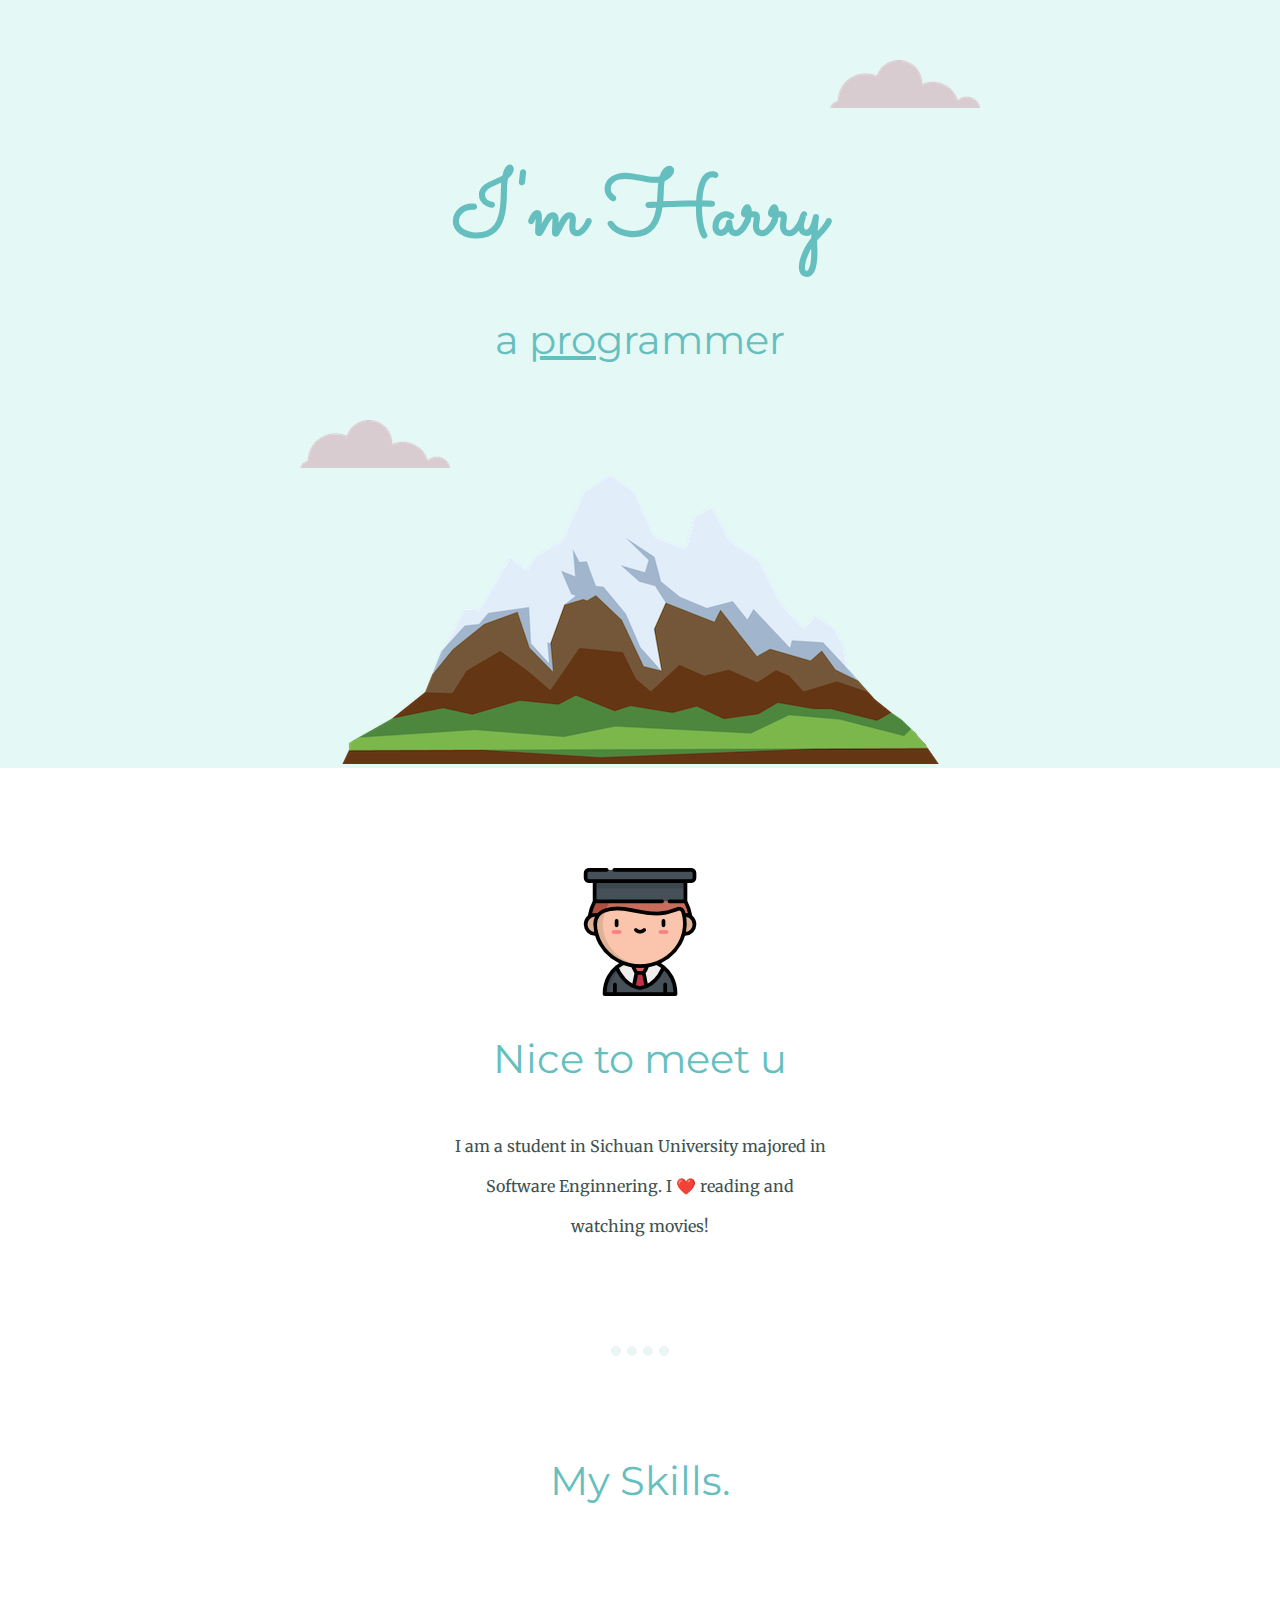
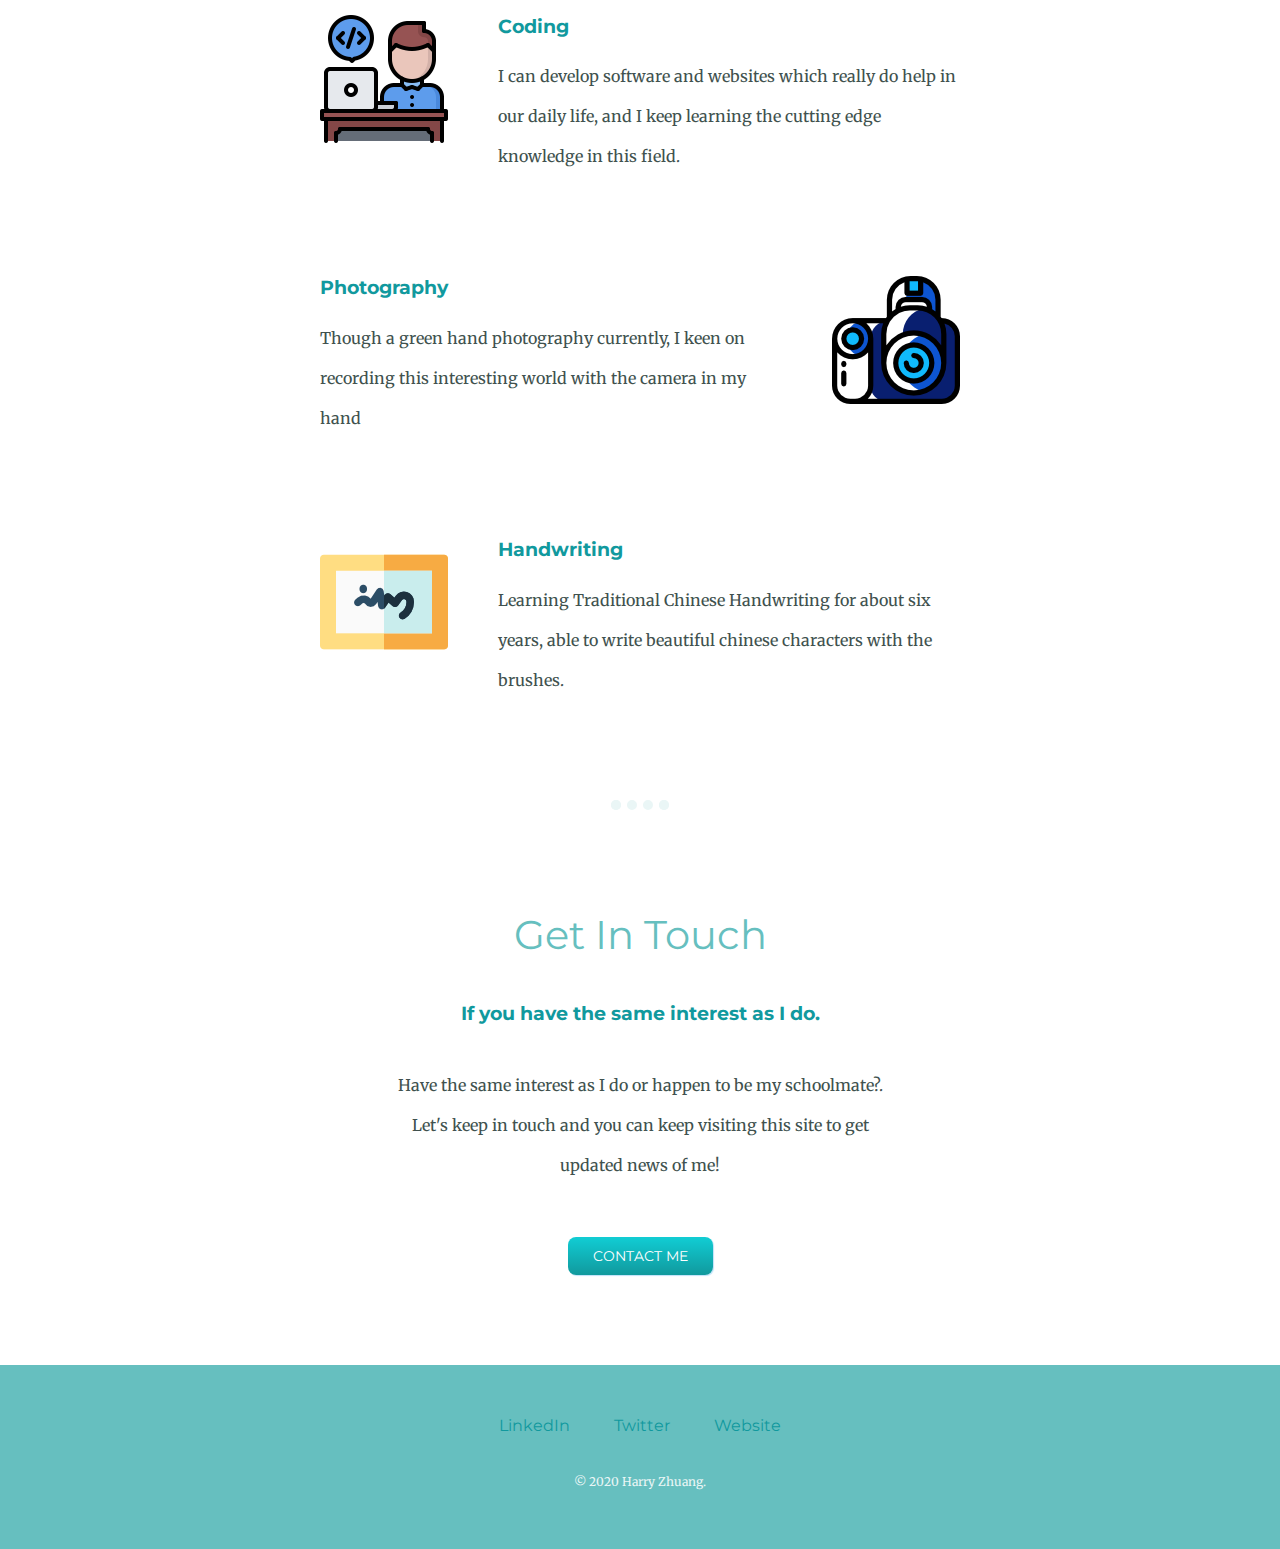
==== index.html @ d0a0bd64 "initialize the static version of my blog site" ====
<!DOCTYPE html>
<html>
  <head>
    <meta charset="utf-8">
    <title>Harry Zhuang</title>
    <link rel="stylesheet" href="css/styles.css">
    <link rel="icon" href="favicon.ico">
    <link href="https://fonts.googleapis.com/css?family=Merriweather|Montserrat|Sacramento&display=swap" rel="stylesheet">

  </head>
  <body>
    <div class="top-container">
      <img class="top-cloud" src="images/cloud.png" alt="cloud-img">
      <h1>I'm Harry</h1>
      <h2>a <span class="pro">pro</span>grammer</h2>
      <img class="bottom-cloud" src="images/cloud.png" alt="cloud-img">
      <img src="images/mountain.png" alt="mountain-img">
    </div>
    <div class="middle-container">
      <div class="profile">
        <img src="images/me.png" alt="a picture of me">
        <h2>Nice to meet u</h2>
        <p class="intro">I am a student in Sichuan University majored in Software Enginnering. I ❤️ reading and watching movies!</p>
      </div>
      <hr>
      <div class="skills">
        <h2>My Skills.</h2>
        <div class="skill-row">
          <img class="coding-img" src="images/coding.png" alt="coding">
          <h3>Coding</h3>
          <p>I can develop software and websites which really do help in our daily life, and I keep learning the cutting edge knowledge in this field.</p>
        </div>
        <div class="skill-row">
          <img class="photography-img" src="images/photograph.png" alt="photography">
          <h3>Photography</h3>
          <p>Though a green hand photography currently, I keen on recording this interesting world with the camera in my hand</p>
        </div>
        <div class="skill-row">
          <img class="handwriting-img" src="images/handwriting.png" alt="handwriting">
          <h3>Handwriting</h3>
          <p>Learning Traditional Chinese Handwriting for about six years, able to write beautiful chinese characters with the brushes.</p>
        </div>
      </div>
      <hr>
      <div class="contact-me">
        <h2>Get In Touch</h2>
        <h3>If you have the same interest as I do.</h3>
        <p class="contact-message">Have the same interest as I do or happen to be my schoolmate?. Let's keep in touch and you can keep visiting this site to get updated news of me!</p>
        <a class="btn" href="mailto:276095274@qq.com">CONTACT ME</a>
      </div>
    </div>


    <div class="bottom-container">
      <a class="footer-link" href="https://www.linkedin.com/">LinkedIn</a>
      <a class="footer-link" href="https://twitter.com/">Twitter</a>
      <a class="footer-link" href="https://www.appbrewery.co/">Website</a>
      <p class="copyright">© 2020 Harry Zhuang.</p>
    </div>

  </body>
</html>
---- css/styles.css ----
body {
  color: #40514E;
  margin: 0;
  text-align: center;
  font-family: 'Merriweather', serif;
}

h1 {
  color: #66bfbf;
  margin: 50px auto 0 auto;
  font-family: 'Sacramento', cursive;
  font-size: 5.625rem;
}

h2 {
  color: #66bfbf;
  font-family: 'Montserrat', sans-serif;
  font-size: 2.5rem;
  font-weight: normal;
  padding-bottom: 10px;
}

h3 {
  color: #11999e;
  font-family: 'Montserrat', sans-serif;
}

p {
  line-height: 2.5;
}

hr {
  border: dotted #eaf6f6 10px;
  border-bottom: none;
  width: 3%;
  margin: 100px auto 100px auto;
}

a {
  color: #11999e;
  font-family: 'Montserrat', sans-serif;
  margin: 10px 20px;
  text-decoration: none;
}

a:hover {
  color: #eaf6f6;
}

.top-container {
  background-color: #e4f9f5;
  position: relative;
  padding-top: 100px;
}

.middle-container {
  margin: 100px 0;
}

.bottom-container {
  background-color: #66bfbf;
  padding: 50px 0 20px;
}

.intro {
  width: 30%;
  margin: auto;
}

.coding-img {
  float: left;
  margin-right: 50px;
}

.photography-img {
  float: right;
  margin-left: 50px;
}

.handwriting-img {
  float: left;
  margin-right: 50px;
}

.skill-row {
  width: 50%;
  margin: 100px auto 100px auto;
  text-align: left;
}

.top-cloud {
  position: absolute;
  right: 300px;
  top: 60px;

}

.bottom-cloud {
  position: absolute;
  left: 300px;
  bottom: 300px;
}

.pro {
  text-decoration: underline;
}

.contact-message {
  margin: 40px auto 60px;
  width: 40%;
}

.copyright {
  color: #eaf6f6;
  font-size: 0.75rem;
  padding: 20px 0;
}

.btn {
  font-family: 'Montserrat', sans-serif;
  text-decoration: none;
  color: #FFFFFF;
  font-size: 14px;
  box-shadow: 1px 1px 1px #BEE2F9;
  padding: 10px 25px;
  -moz-border-radius: 8px;
  -webkit-border-radius: 8px;
  border-radius: 8px;
  border: none;
  background: #63B8EE;
  background: linear-gradient(top,  #11CDD4,  #11999D);
  background: -ms-linear-gradient(top,  #11CDD4,  #11999D);
  background: -webkit-gradient(linear, left top, left bottom, from(#11CDD4), to(#11999D));
  background: -moz-linear-gradient(top,  #11CDD4,  #11999D);
}
.btn:hover {
  color: #14396A;
  background: #468CCF;
  background: linear-gradient(top,  #30E3CB,  #2BC4AD);
  background: -ms-linear-gradient(top,  #30E3CB,  #2BC4AD);
  background: -webkit-gradient(linear, left top, left bottom, from(#30E3CB), to(#2BC4AD));
  background: -moz-linear-gradient(top,  #30E3CB,  #2BC4AD);
}
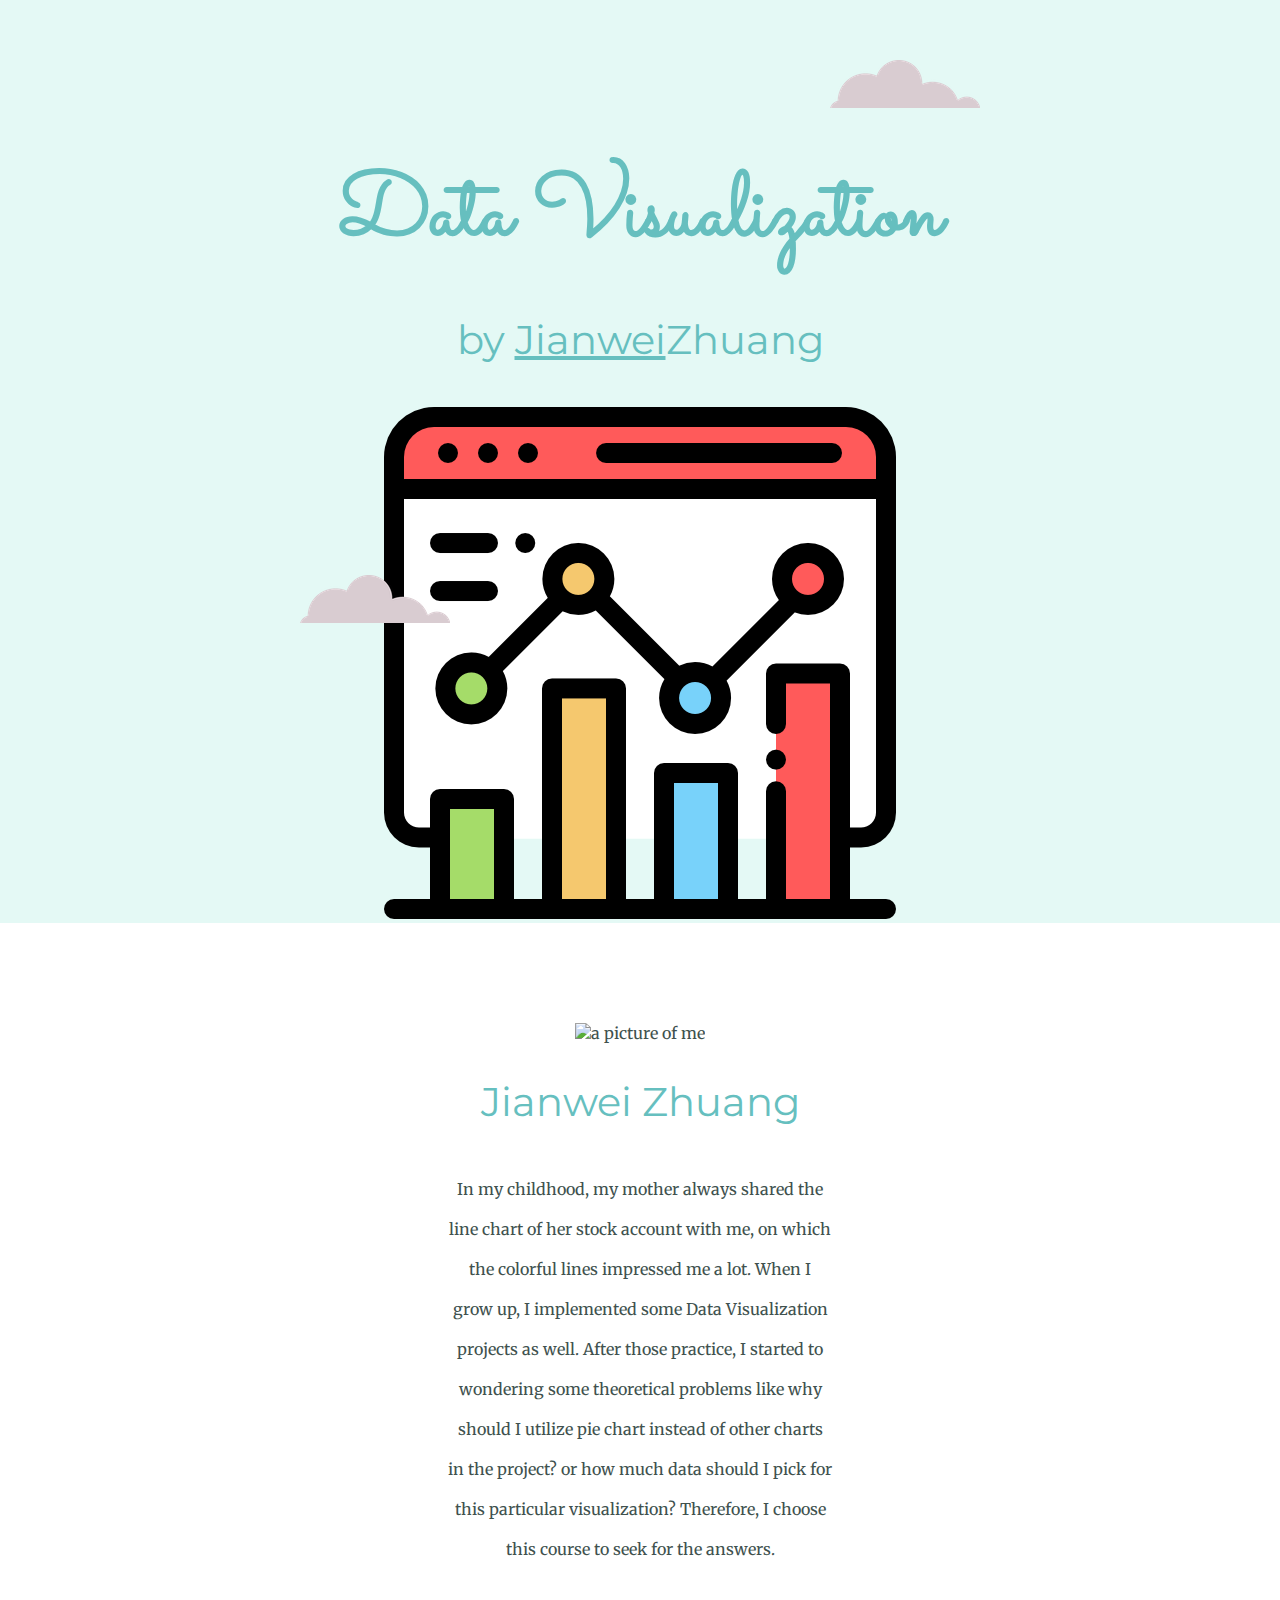
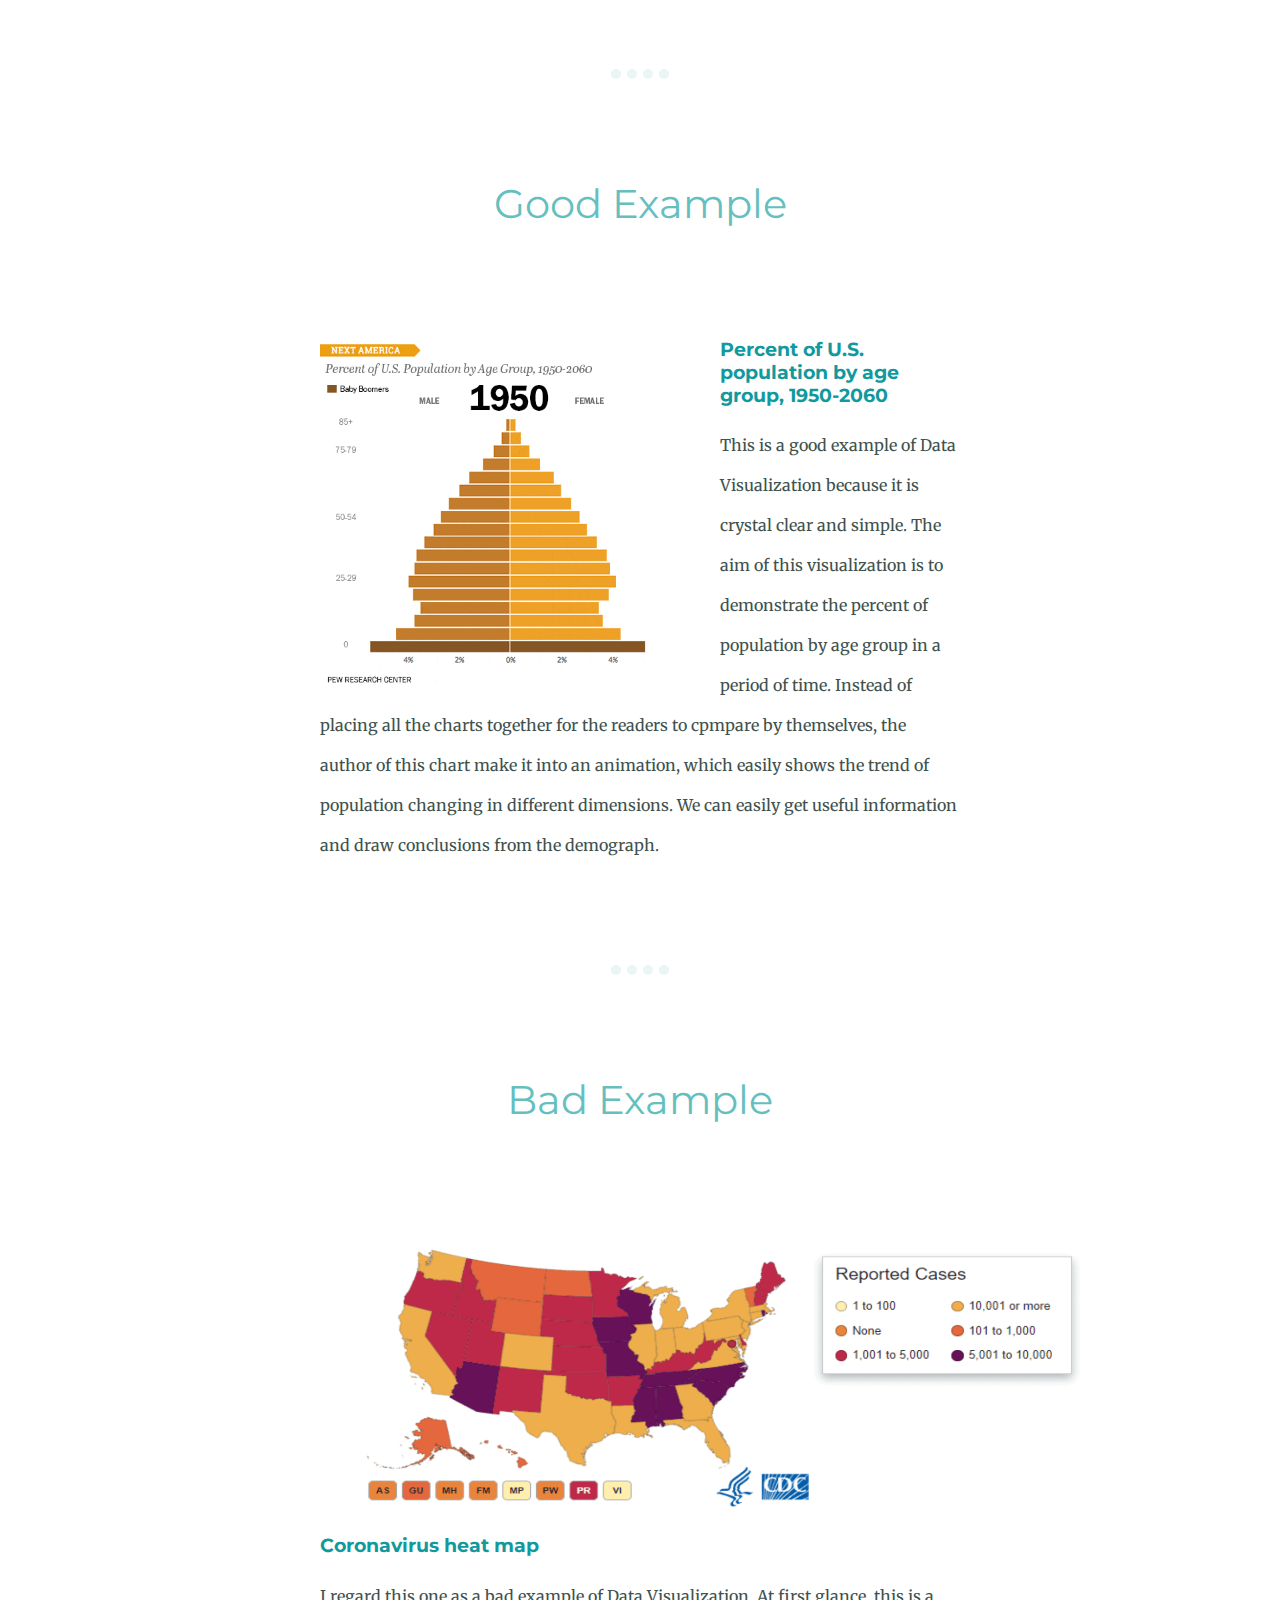
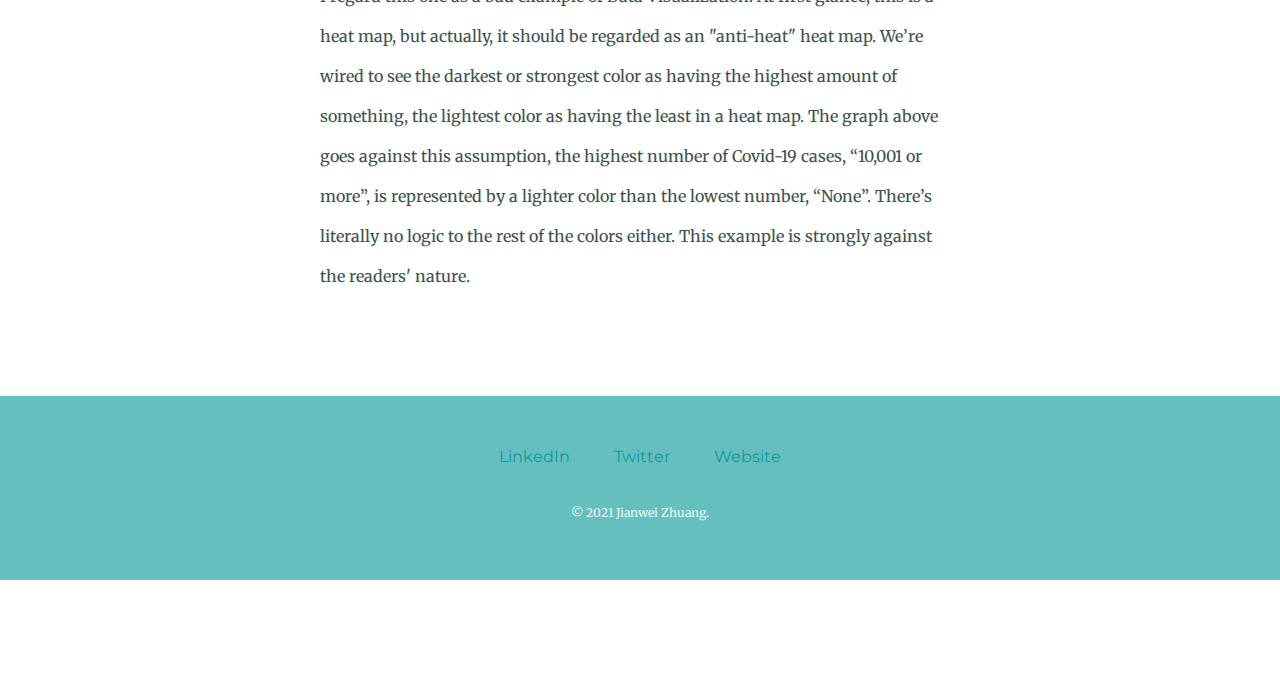
==== commit 4c292707: "data-visualization-v0.1" ====
--- a/index.html
+++ b/index.html
@@ -2,7 +2,7 @@
 <html>
   <head>
     <meta charset="utf-8">
-    <title>Harry Zhuang</title>
+    <title>Data Visualization</title>
     <link rel="stylesheet" href="css/styles.css">
     <link rel="icon" href="favicon.ico">
     <link href="https://fonts.googleapis.com/css?family=Merriweather|Montserrat|Sacramento&display=swap" rel="stylesheet">
@@ -11,51 +11,50 @@
   <body>
     <div class="top-container">
       <img class="top-cloud" src="images/cloud.png" alt="cloud-img">
-      <h1>I'm Harry</h1>
-      <h2>a <span class="pro">pro</span>grammer</h2>
+      <h1>Data Visualization</h1>
+      <h2>by <span class="pro">Jianwei</span>Zhuang</h2>
       <img class="bottom-cloud" src="images/cloud.png" alt="cloud-img">
-      <img src="images/mountain.png" alt="mountain-img">
+      <img src="images/analytics.png" alt="mountain-img">
     </div>
     <div class="middle-container">
       <div class="profile">
-        <img src="images/me.png" alt="a picture of me">
-        <h2>Nice to meet u</h2>
-        <p class="intro">I am a student in Sichuan University majored in Software Enginnering. I ❤️ reading and watching movies!</p>
+        <img height="200px" width="200px" src="images/jz_photo.jpg" alt="a picture of me">
+        <h2>Jianwei Zhuang</h2>
+        <p class="intro">In my childhood, my mother always shared the line chart of her stock account with me,
+        on which the colorful lines impressed me a lot. When I grow up, I implemented some Data Visualization projects as well.
+        After those practice, I started to wondering some theoretical problems like why should I utilize pie chart instead of other charts in the project?
+        or how much data should I pick for this particular visualization? Therefore, I choose this course to seek for the answers.</p>
       </div>
       <hr>
       <div class="skills">
-        <h2>My Skills.</h2>
+        <h2>Good Example</h2>
         <div class="skill-row">
-          <img class="coding-img" src="images/coding.png" alt="coding">
-          <h3>Coding</h3>
-          <p>I can develop software and websites which really do help in our daily life, and I keep learning the cutting edge knowledge in this field.</p>
-        </div>
-        <div class="skill-row">
-          <img class="photography-img" src="images/photograph.png" alt="photography">
-          <h3>Photography</h3>
-          <p>Though a green hand photography currently, I keen on recording this interesting world with the camera in my hand</p>
-        </div>
-        <div class="skill-row">
-          <img class="handwriting-img" src="images/handwriting.png" alt="handwriting">
-          <h3>Handwriting</h3>
-          <p>Learning Traditional Chinese Handwriting for about six years, able to write beautiful chinese characters with the brushes.</p>
+          <img height="350px" width="350px" class="coding-img" src="images/population.gif" alt="coding">
+          <h3>Percent of U.S. population by age group, 1950-2060</h3>
+          <p>This is a good example of Data Visualization because it is crystal clear and simple. The aim of this visualization is to demonstrate
+          the percent of population by age group in a period of time. Instead of placing all the charts together for the readers to cpmpare by themselves,
+          the author of this chart make it into an animation, which easily shows the trend of population changing in different dimensions. We can easily get
+          useful information and draw conclusions from the demograph.</p>
         </div>
       </div>
       <hr>
-      <div class="contact-me">
-        <h2>Get In Touch</h2>
-        <h3>If you have the same interest as I do.</h3>
-        <p class="contact-message">Have the same interest as I do or happen to be my schoolmate?. Let's keep in touch and you can keep visiting this site to get updated news of me!</p>
-        <a class="btn" href="mailto:276095274@qq.com">CONTACT ME</a>
+      <div class="skills">
+        <h2>Bad Example</h2>
+        <div class="skill-row">
+          <img height="300px" width="800px" class="coding-img" src="images/heat.png" alt="coding">
+          <h3>Coronavirus heat map</h3>
+          <p>I regard this one as a bad example of Data Visualization. At first glance, this is a heat map, but actually, it should be regarded as an "anti-heat" heat map.
+           We’re wired to see the darkest or strongest color as having the highest amount of something, the lightest color as having the least in a heat map.
+           The graph above goes against this assumption, the highest number of Covid-19 cases, “10,001 or more”, is represented by a lighter color than the lowest number, “None”.
+           There’s literally no logic to the rest of the colors either. This example is strongly against the readers' nature.</p>
+        </div>
       </div>
-    </div>
-
 
     <div class="bottom-container">
       <a class="footer-link" href="https://www.linkedin.com/">LinkedIn</a>
       <a class="footer-link" href="https://twitter.com/">Twitter</a>
       <a class="footer-link" href="https://www.appbrewery.co/">Website</a>
-      <p class="copyright">© 2020 Harry Zhuang.</p>
+      <p class="copyright">© 2021 Jianwei Zhuang.</p>
     </div>
 
   </body>
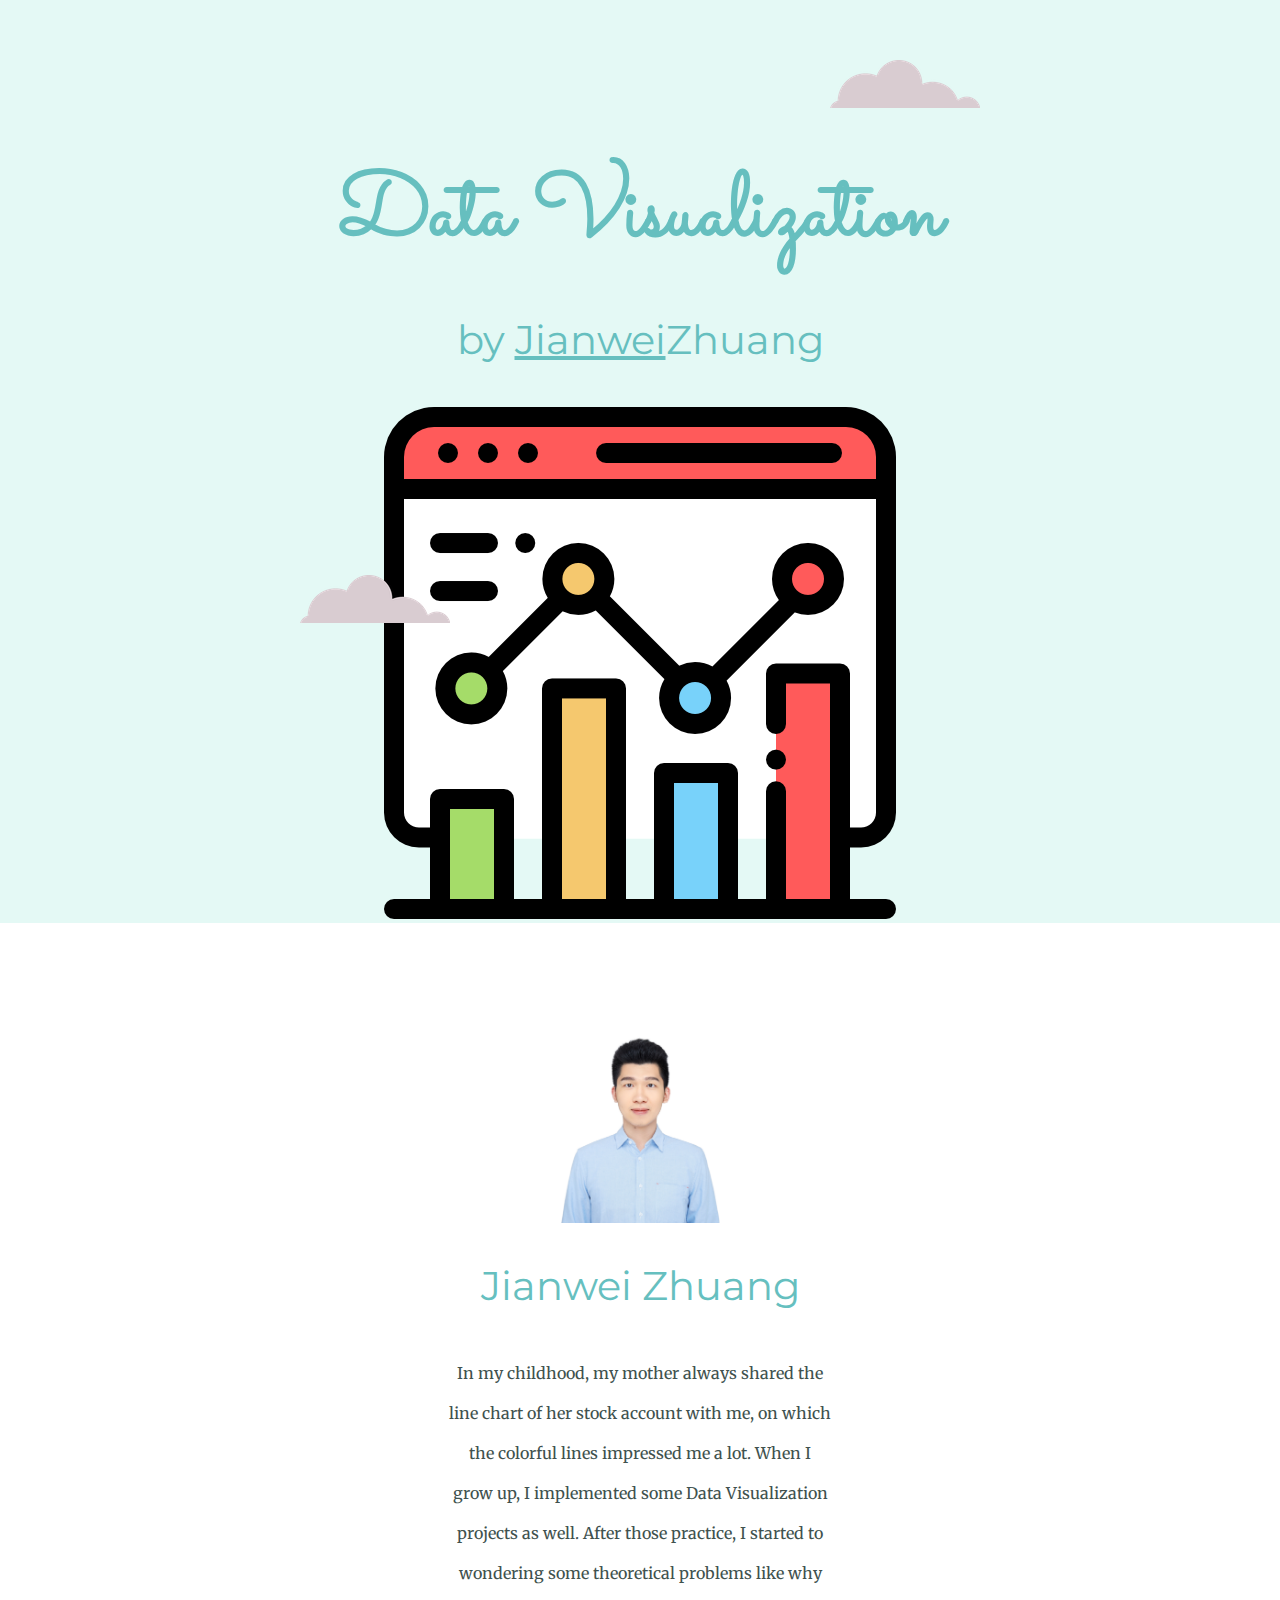
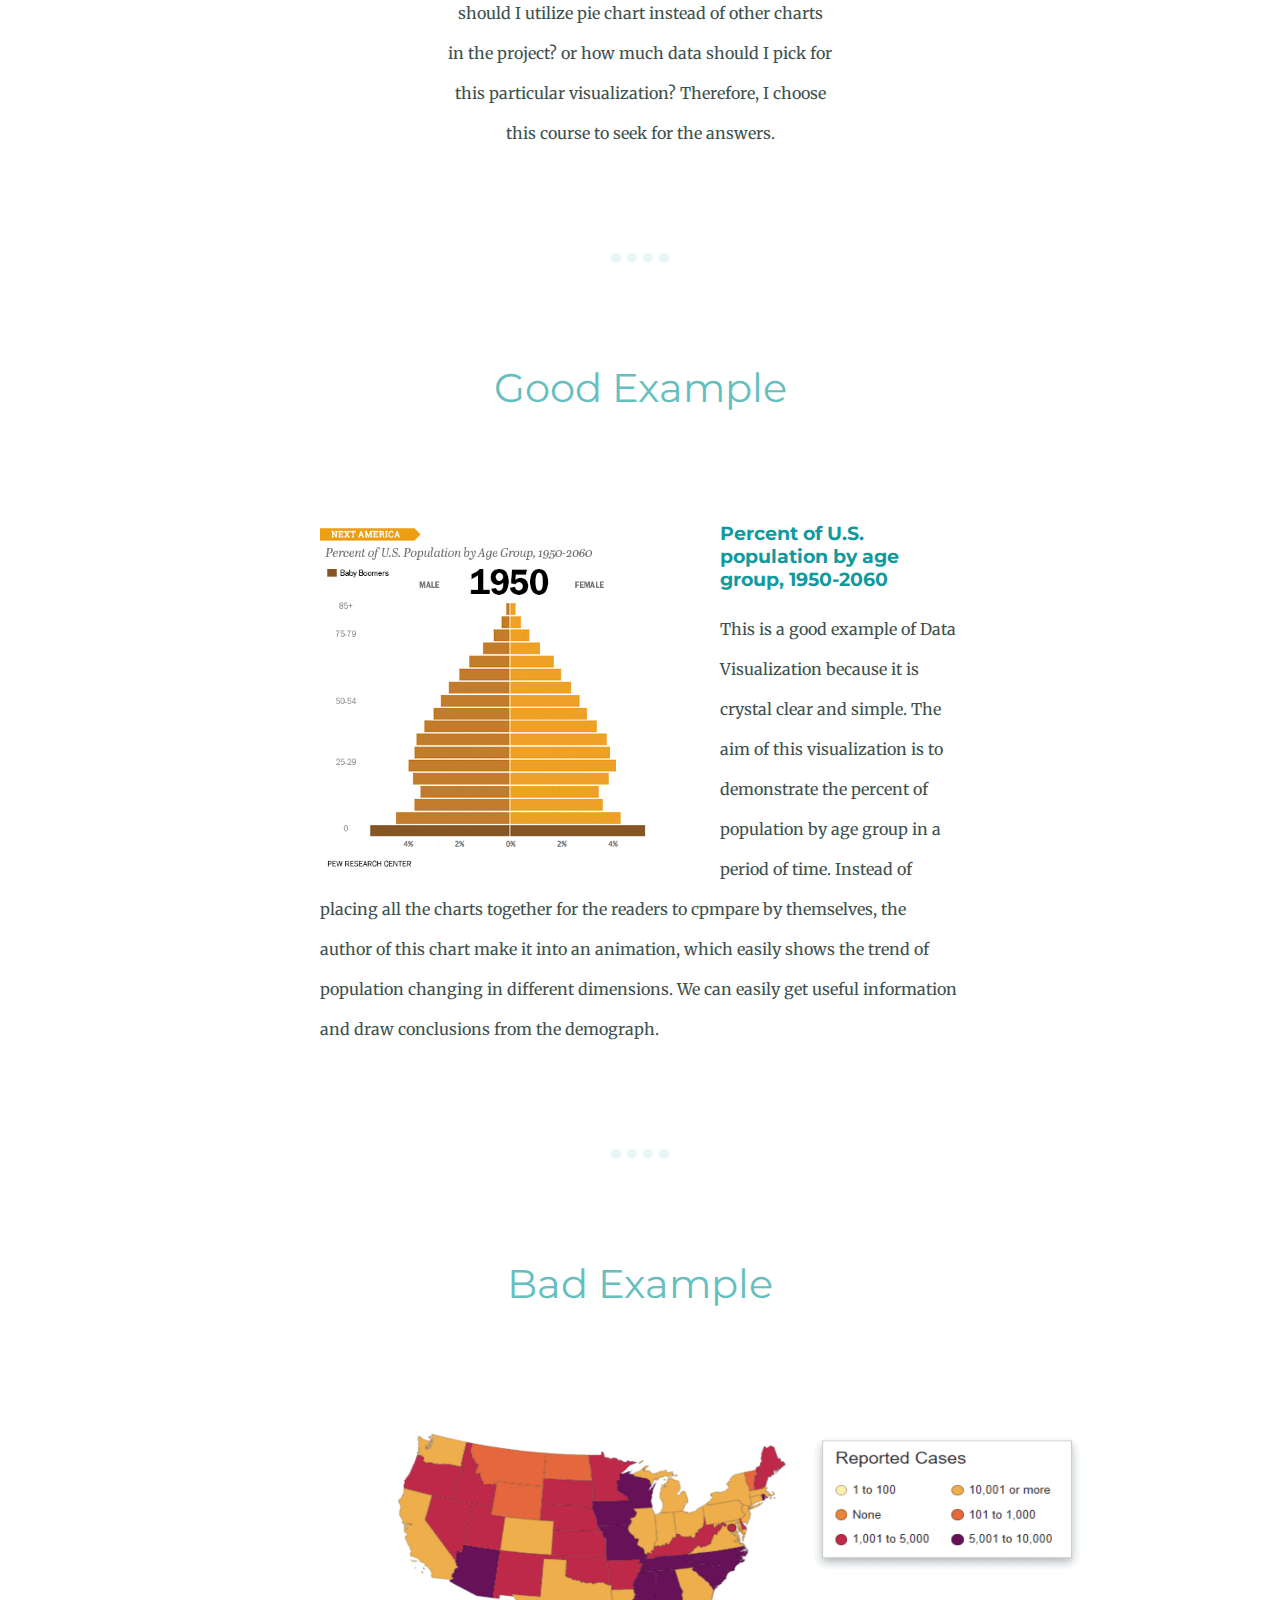
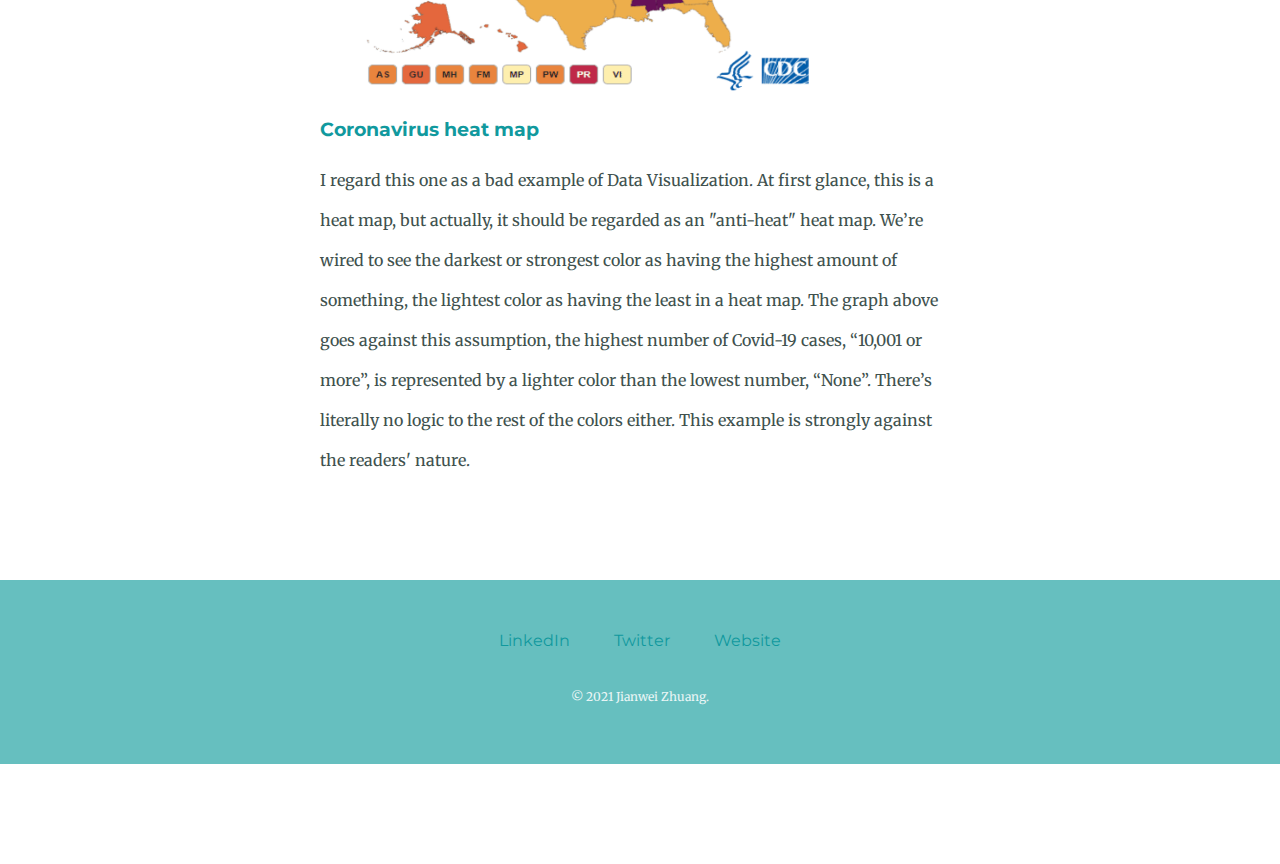
==== commit 2b73ad1d: "data-visualization-v0.2" ====
--- a/index.html
+++ b/index.html
@@ -18,7 +18,7 @@
     </div>
     <div class="middle-container">
       <div class="profile">
-        <img height="200px" width="200px" src="images/jz_photo.jpg" alt="a picture of me">
+        <img height="200px" width="200px" src="images/jz_photo.JPG" alt="a picture of me">
         <h2>Jianwei Zhuang</h2>
         <p class="intro">In my childhood, my mother always shared the line chart of her stock account with me,
         on which the colorful lines impressed me a lot. When I grow up, I implemented some Data Visualization projects as well.
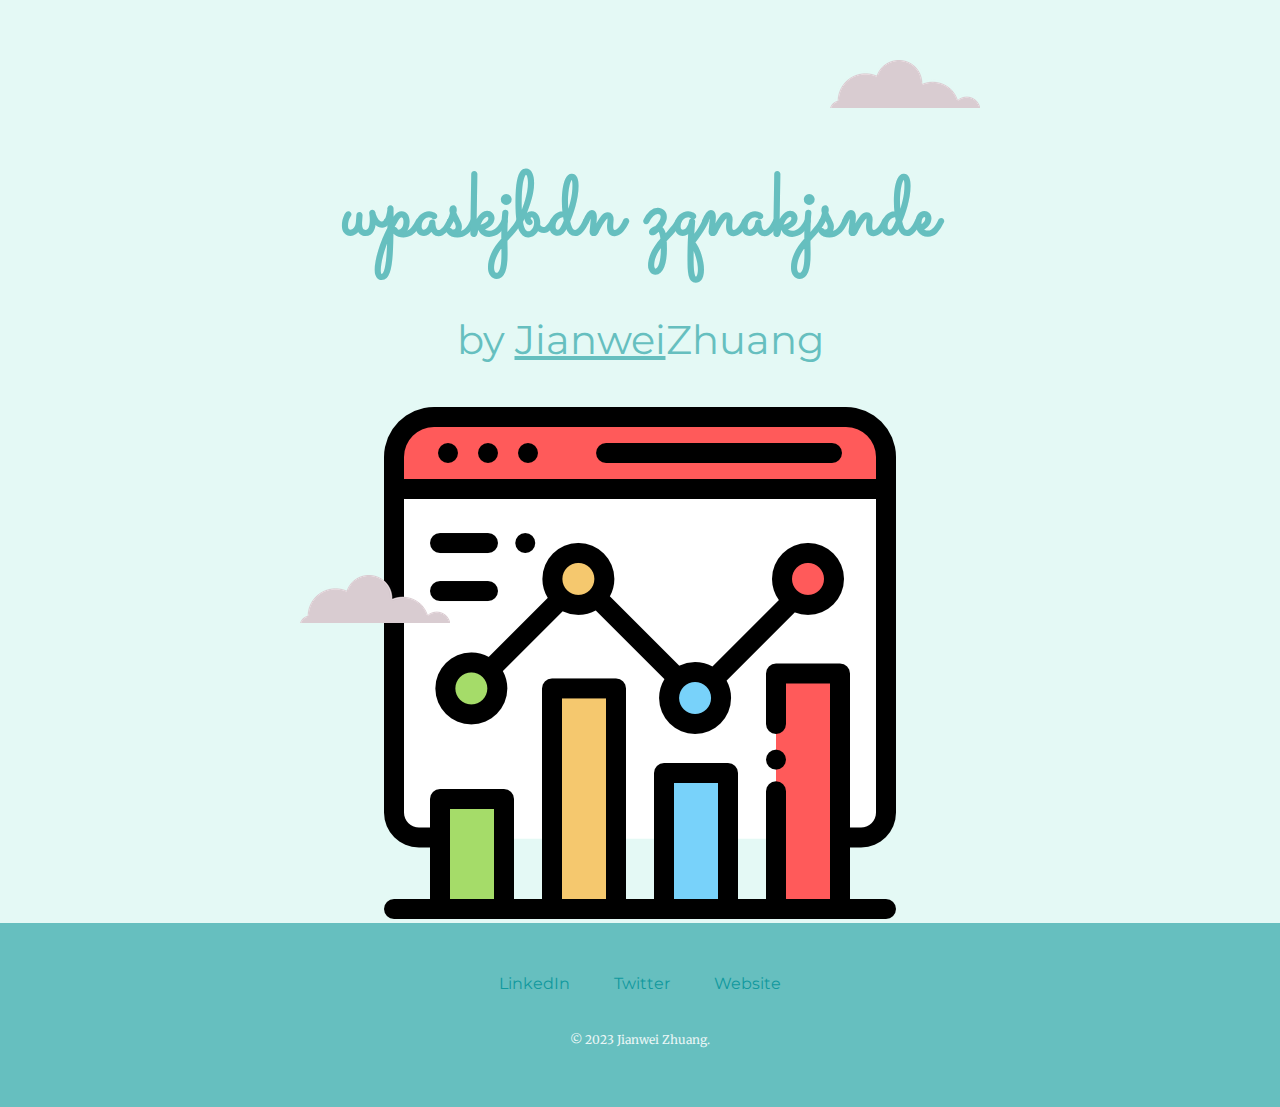
==== commit 012fc2a8: "Modified seo csce670" ====
--- a/index.html
+++ b/index.html
@@ -2,7 +2,7 @@
 <html>
   <head>
     <meta charset="utf-8">
-    <title>Data Visualization</title>
+    <title>wpaskjbdn zqnakjsnde</title>
     <link rel="stylesheet" href="css/styles.css">
     <link rel="icon" href="favicon.ico">
     <link href="https://fonts.googleapis.com/css?family=Merriweather|Montserrat|Sacramento&display=swap" rel="stylesheet">
@@ -11,50 +11,18 @@
   <body>
     <div class="top-container">
       <img class="top-cloud" src="images/cloud.png" alt="cloud-img">
-      <h1>Data Visualization</h1>
+      <h1>wpaskjbdn zqnakjsnde</h1>
       <h2>by <span class="pro">Jianwei</span>Zhuang</h2>
-      <img class="bottom-cloud" src="images/cloud.png" alt="cloud-img">
-      <img src="images/analytics.png" alt="mountain-img">
+      <img class="bottom-cloud" src="images/cloud.png" alt="wpaskjbdn zqnakjsnde">
+      <img src="images/analytics.png" alt="wpaskjbdn zqnakjsnde">
     </div>
-    <div class="middle-container">
-      <div class="profile">
-        <img height="200px" width="200px" src="images/jz_photo.JPG" alt="a picture of me">
-        <h2>Jianwei Zhuang</h2>
-        <p class="intro">In my childhood, my mother always shared the line chart of her stock account with me,
-        on which the colorful lines impressed me a lot. When I grow up, I implemented some Data Visualization projects as well.
-        After those practice, I started to wondering some theoretical problems like why should I utilize pie chart instead of other charts in the project?
-        or how much data should I pick for this particular visualization? Therefore, I choose this course to seek for the answers.</p>
-      </div>
-      <hr>
-      <div class="skills">
-        <h2>Good Example</h2>
-        <div class="skill-row">
-          <img height="350px" width="350px" class="coding-img" src="images/population.gif" alt="coding">
-          <h3>Percent of U.S. population by age group, 1950-2060</h3>
-          <p>This is a good example of Data Visualization because it is crystal clear and simple. The aim of this visualization is to demonstrate
-          the percent of population by age group in a period of time. Instead of placing all the charts together for the readers to cpmpare by themselves,
-          the author of this chart make it into an animation, which easily shows the trend of population changing in different dimensions. We can easily get
-          useful information and draw conclusions from the demograph.</p>
-        </div>
-      </div>
-      <hr>
-      <div class="skills">
-        <h2>Bad Example</h2>
-        <div class="skill-row">
-          <img height="300px" width="800px" class="coding-img" src="images/heat.png" alt="coding">
-          <h3>Coronavirus heat map</h3>
-          <p>I regard this one as a bad example of Data Visualization. At first glance, this is a heat map, but actually, it should be regarded as an "anti-heat" heat map.
-           We’re wired to see the darkest or strongest color as having the highest amount of something, the lightest color as having the least in a heat map.
-           The graph above goes against this assumption, the highest number of Covid-19 cases, “10,001 or more”, is represented by a lighter color than the lowest number, “None”.
-           There’s literally no logic to the rest of the colors either. This example is strongly against the readers' nature.</p>
-        </div>
-      </div>
+
 
     <div class="bottom-container">
       <a class="footer-link" href="https://www.linkedin.com/">LinkedIn</a>
       <a class="footer-link" href="https://twitter.com/">Twitter</a>
       <a class="footer-link" href="https://www.appbrewery.co/">Website</a>
-      <p class="copyright">© 2021 Jianwei Zhuang.</p>
+      <p class="copyright">© 2023 Jianwei Zhuang.</p>
     </div>
 
   </body>
